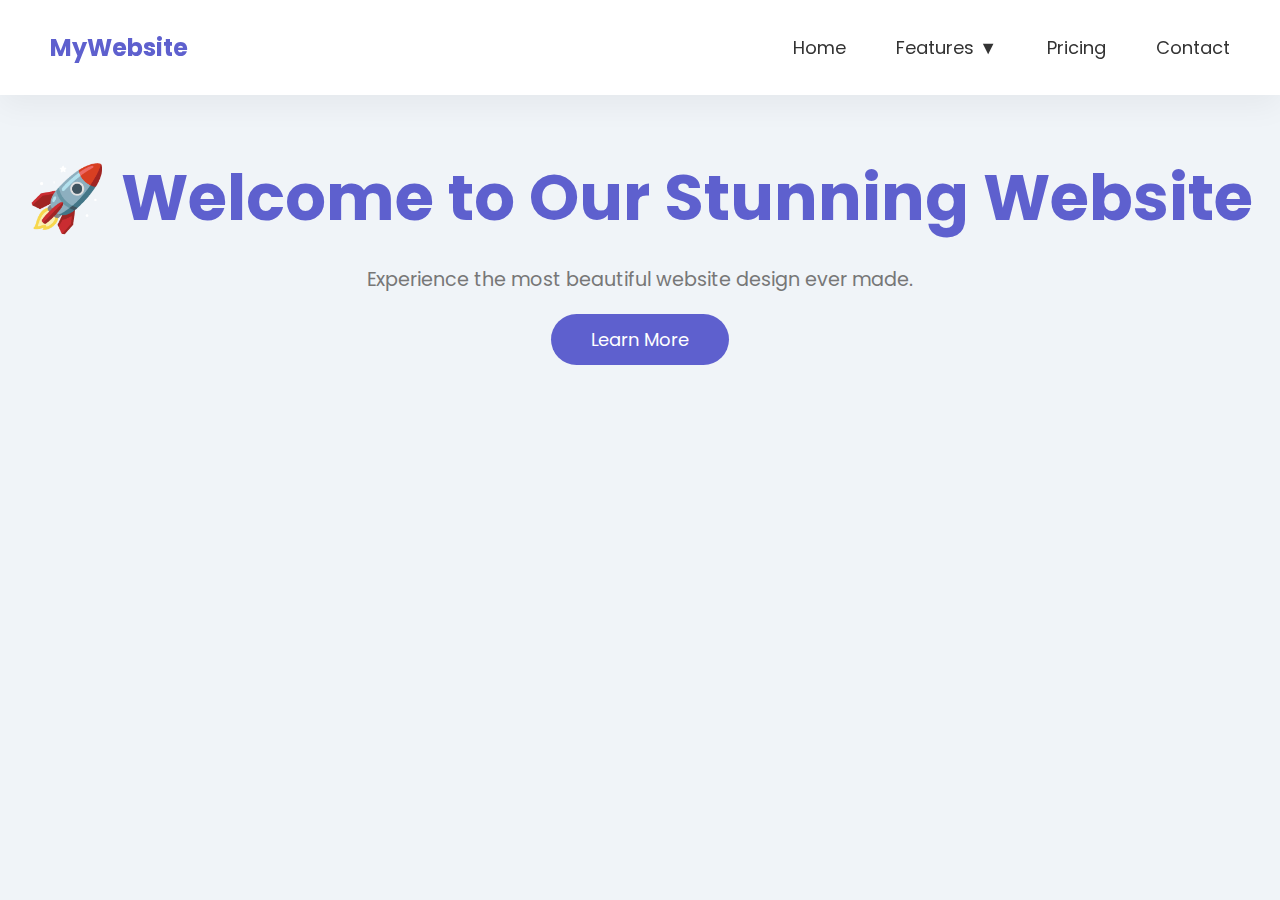
==== index.html @ 4e50719c "files" ====
<!DOCTYPE html>
<html lang="en">
<head>
  <meta charset="UTF-8">
  <meta name="viewport" content="width=device-width, initial-scale=1.0">
  <title>Intro Section with Dropdown</title>
  <link href="https://fonts.googleapis.com/css2?family=Poppins:wght@300;400;600;700&display=swap" rel="stylesheet">
  
  <link rel="stylesheet" href="style.css">
</head>
<body>

<header>
  <div class="navbar">
    <div class="logo">MyWebsite</div>
    <nav>
      <ul class="nav-links">
        <li><a href="#">Home</a></li>
        <li class="dropdown">
          <a href="#">Features ▼</a>
          <ul class="dropdown-menu">
            <li><span>🚀</span> <a href="#">Feature 1</a></li>
            <li><span>🎨</span> <a href="#">Feature 2</a></li>
            <li><span>💻</span> <a href="#">Feature 3</a></li>
          </ul>
        </li>
        <li><a href="#">Pricing</a></li>
        <li><a href="#">Contact</a></li>
      </ul>
    </nav>
  </div>
</header>

<section class="intro">
  <h1>🚀 Welcome to Our Stunning Website</h1>
  <p>Experience the most beautiful website design ever made.</p>
  <button class="btn">Learn More</button>
</section>

<script src="script.js"></script>
</body>
</html>
---- style.css ----
* {
    margin: 0;
    padding: 0;
    box-sizing: border-box;
    font-family: 'Poppins', sans-serif;
  }
  
  /* body bg */
  body {
    background-color: #f0f4f8;
  }
  
  /* navbar */
  header {
    background-color: #fff;
    padding: 20px 50px;
    box-shadow: 0 10px 30px rgba(0, 0, 0, 0.05);
    position: fixed;
    width: 100%;
    top: 0;
    z-index: 1000;
  }
  
  /* navbar content */
  .navbar {
    display: flex;
    justify-content: space-between;
    align-items: center;
    padding: 10px 0;
  }
  
  /* logo */
  .logo {
    font-size: 24px;
    font-weight: bold;
    color: #5e60ce;
  }
  
  /* navigation links */
  .nav-links {
    list-style: none;
    display: flex;
    gap: 50px;
  }
  
  .nav-links a {
    text-decoration: none;
    color: #333;
    font-size: 18px;
    transition: all 0.3s ease;
  }
  
  .nav-links a:hover {
    color: #5e60ce;
  }
  
  /* dropdown menu */
  .dropdown {
    position: relative;
  }
  
  /* dropdown menu style */
  .dropdown-menu {
    display: none;
    position: absolute;
    background-color: #fff;
    box-shadow: 0 10px 30px rgba(0, 0, 0, 0.1);
    border-radius: 5px;
    overflow: hidden;
    transform: translateY(10px);
    transition: all 0.3s ease;
    min-width: 200px;
    padding: 10px 0;
  }
  
  /* dropdown item */
  .dropdown-menu li {
    padding: 12px 20px;
    display: flex;
    align-items: center;
    gap: 10px;
  }
  
  .dropdown-menu li span {
    font-size: 20px;
  }
  
  /* dropdown menu link */
  .dropdown-menu li a {
    text-decoration: none;
    color: #333;
    font-size: 16px;
  }
  
  /* hover effect */
  .dropdown-menu li:hover {
    background-color: #f8f8f8;
  }
  
  /* dropdown effect*/
  .dropdown:hover .dropdown-menu {
    display: block;
    transform: translateY(0);
    opacity: 1;
  }
  
  /* intro */
  .intro {
    text-align: center;
    margin-top: 150px;
  }
  
  .intro h1 {
    font-size: 4rem;
    color: #5e60ce;
    animation: fadeInDown 1.5s ease;
  }
  
  .intro p {
    font-size: 1.2rem;
    color: #777;
    margin: 20px 0;
  }
  
  /* button */
  .btn {
    padding: 12px 40px;
    background-color: #5e60ce;
    color: white;
    border: none;
    border-radius: 30px;
    cursor: pointer;
    font-size: 18px;
    transition: all 0.3s ease;
  }
  
  .btn:hover {
    background-color: #7a7bff;
    transform: scale(1.05);
    box-shadow: 0 15px 30px rgba(94, 96, 206, 0.2);
  }
  
  /* animation */
  html {
    scroll-behavior: smooth;
  }
  @keyframes fadeInDown {
    0% { transform: translateY(-50px); opacity: 0; }
    100% { transform: translateY(0); opacity: 1; }
  }
  
  @keyframes fadeInUp {
    0% { transform: translateY(50px); opacity: 0; }
    100% { transform: translateY(0); opacity: 1; }
  }
  
  /* Smooth Scroll Effect */
  html {
    scroll-behavior: smooth;
  }
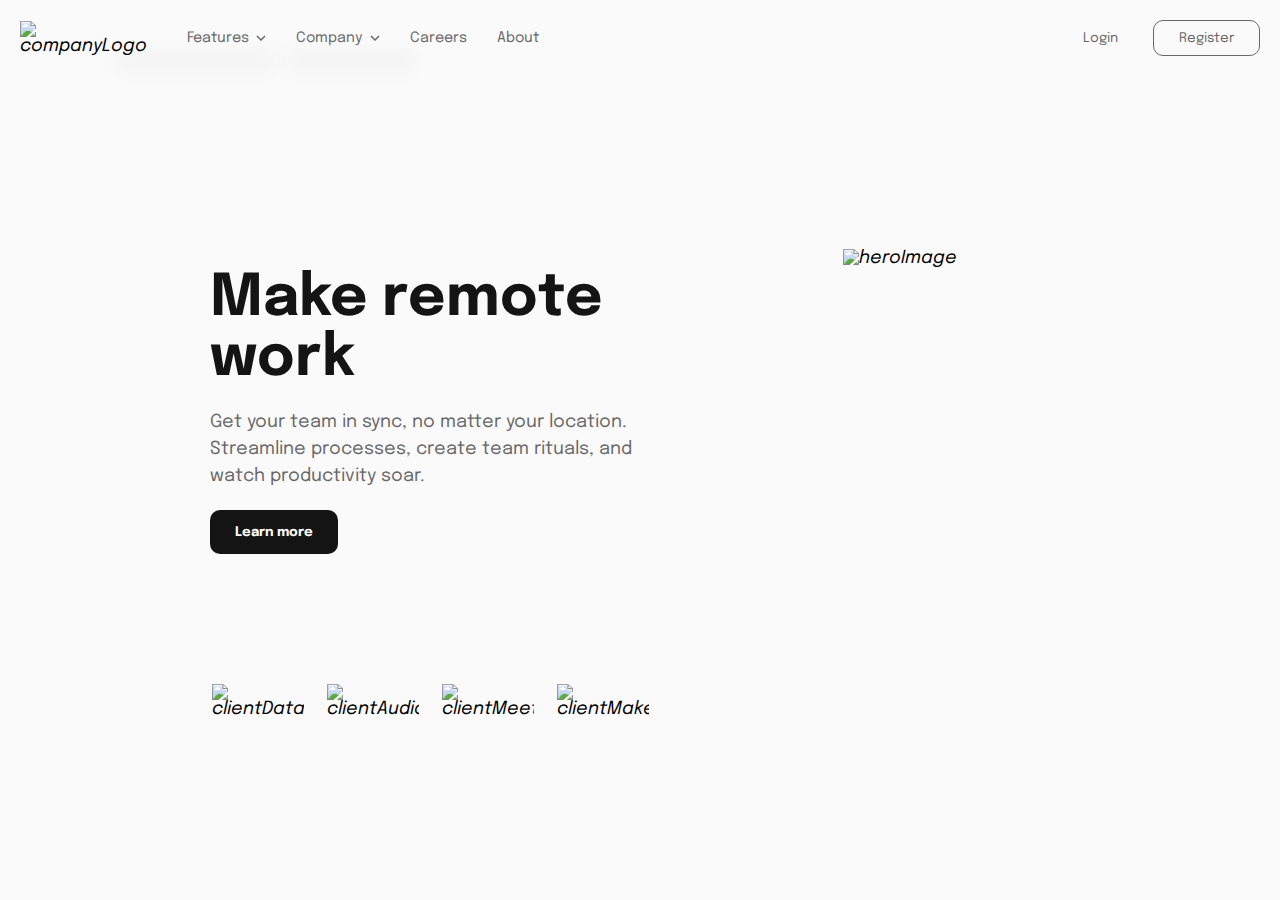
==== commit 3a74f8d2: "files update" ====
--- a/index.html
+++ b/index.html
@@ -1,42 +1,197 @@
 <!DOCTYPE html>
 <html lang="en">
-<head>
-  <meta charset="UTF-8">
-  <meta name="viewport" content="width=device-width, initial-scale=1.0">
-  <title>Intro Section with Dropdown</title>
-  <link href="https://fonts.googleapis.com/css2?family=Poppins:wght@300;400;600;700&display=swap" rel="stylesheet">
-  
-  <link rel="stylesheet" href="style.css">
-</head>
-<body>
+  <head>
+    <meta charset="UTF-8" />
+    <meta name="viewport" content="width=device-width, initial-scale=1.0" />
+    <!-- displays site properly based on user's device -->
 
-<header>
-  <div class="navbar">
-    <div class="logo">MyWebsite</div>
-    <nav>
-      <ul class="nav-links">
-        <li><a href="#">Home</a></li>
-        <li class="dropdown">
-          <a href="#">Features ▼</a>
-          <ul class="dropdown-menu">
-            <li><span>🚀</span> <a href="#">Feature 1</a></li>
-            <li><span>🎨</span> <a href="#">Feature 2</a></li>
-            <li><span>💻</span> <a href="#">Feature 3</a></li>
-          </ul>
-        </li>
-        <li><a href="#">Pricing</a></li>
-        <li><a href="#">Contact</a></li>
-      </ul>
-    </nav>
-  </div>
-</header>
+    <link
+      rel="icon"
+      type="image/png"
+      sizes="32x32"
+      href="./images/favicon-32x32.png"
+    />
+    <link rel="stylesheet" href="style.css" />
 
-<section class="intro">
-  <h1>🚀 Welcome to Our Stunning Website</h1>
-  <p>Experience the most beautiful website design ever made.</p>
-  <button class="btn">Learn More</button>
-</section>
+    <title>Frontend Mentor | Intro section with dropdown navigation</title>
+  </head>
+  <body>
+    <main class="main">
+      <section class="content">
+        <header>
+          <nav>
+            <img src="./images/logo.svg" alt="companyLogo" />
+            <img
+              src="./images/icon-menu.svg"
+              alt="menuButton"
+              class="menuBtn"
+            />
 
-<script src="script.js"></script>
-</body>
-</html>
+            <div class="navItems">
+              <ul>
+                <li>
+                  <span class="featuresDrop">Features</span>
+                  <svg
+                    class="arrow"
+                    width="10"
+                    height="6"
+                    xmlns="http://www.w3.org/2000/svg"
+                  >
+                    <path
+                      stroke="#686868"
+                      stroke-width="1.5"
+                      fill="none"
+                      d="m1 1 4 4 4-4"
+                    />
+                  </svg>
+                  <ul class="features hidden">
+                    <li>
+                      <img src="./images/icon-todo.svg" alt="" /><span
+                        >Todo List</span
+                      >
+                    </li>
+                    <li>
+                      <img src="./images/icon-calendar.svg" alt="" /><span
+                        >Calnedar</span
+                      >
+                    </li>
+                    <li>
+                      <img src="./images/icon-reminders.svg" alt="" /><span
+                        >Reminder</span
+                      >
+                    </li>
+                    <li>
+                      <img src="./images/icon-planning.svg" alt="" /><span
+                        >Planning</span
+                      >
+                    </li>
+                  </ul>
+                </li>
+                <li>
+                  <span class="companyDrop">Company</span>
+                  <svg
+                    class="arrow"
+                    width="10"
+                    height="6"
+                    xmlns="http://www.w3.org/2000/svg"
+                  >
+                    <path
+                      stroke="#686868"
+                      stroke-width="1.5"
+                      fill="none"
+                      d="m1 1 4 4 4-4"
+                    />
+                  </svg>
+                  <ul class="company hidden">
+                    <li>History</li>
+                    <li>Our Team</li>
+                    <li>Blog</li>
+                  </ul>
+                </li>
+                <li>Careers</li>
+                <li>About</li>
+              </ul>
+
+              <div class="navBtn">
+                <button>Login</button>
+                <button>Register</button>
+              </div>
+            </div>
+
+            <div class="overlay"></div>
+            <section class="menuBar">
+              <img
+                src="./images/icon-close-menu.svg"
+                alt="menuCloseButton"
+                class="menuCloseBtn"
+              />
+
+              <ul class="menubar_options">
+                <li class="menubar_options_features">
+                  <div>
+                    <span>Features</span>
+                    <img src="./images/icon-arrow-down.svg" alt="arrowDown" />
+                  </div>
+
+                  <ul class="menubar_features hidden_menubar">
+                    <li>
+                      <img src="./images/icon-todo.svg" alt="" /><span
+                        >Todo List</span
+                      >
+                    </li>
+                    <li>
+                      <img src="./images/icon-calendar.svg" alt="" /><span
+                        >Calnedar</span
+                      >
+                    </li>
+                    <li>
+                      <img src="./images/icon-reminders.svg" alt="" /><span
+                        >Reminder</span
+                      >
+                    </li>
+                    <li>
+                      <img src="./images/icon-planning.svg" alt="" /><span
+                        >Planning</span
+                      >
+                    </li>
+                  </ul>
+                </li>
+                <li class="menubar_options_company">
+                  <div>
+                    <span>Company</span>
+                    <img src="./images/icon-arrow-down.svg" alt="arrowDown" />
+                  </div>
+                  <ul class="menubar_features hidden_menubar">
+                    <li>History</li>
+                    <li>Our Team</li>
+                    <li>Blog</li>
+                  </ul>
+                </li>
+                <li>Careers</li>
+                <li>About</li>
+              </ul>
+
+              <div class="menuButtons">
+                <button>Login</button>
+                <button>Register</button>
+              </div>
+            </section>
+          </nav>
+        </header>
+
+        <section class="hero">
+          <picture class="heroImage">
+            <source
+              srcset="./images/image-hero-desktop.png"
+              media="(min-width: 850px)"
+            />
+            <img src="./images/image-hero-mobile.png" alt="heroImage" />
+          </picture>
+
+          <section class="heroText">
+            <div class="text">
+              <h1>Make remote work</h1>
+              <p>
+                Get your team in sync, no matter your location. Streamline
+                processes, create team rituals, and watch productivity soar.
+              </p>
+              <button>Learn more</button>
+            </div>
+
+            <div class="clients">
+              <img src="./images/client-databiz.svg" alt="clientDatabiz" />
+              <img
+                src="./images/client-audiophile.svg"
+                alt="clientAudiophile"
+              />
+              <img src="./images/client-meet.svg" alt="clientMeet" />
+              <img src="./images/client-maker.svg" alt="clientMaker" />
+            </div>
+          </section>
+        </section>
+      </section>
+    </main>
+
+    <script src="./script.js"></script>
+  </body>
+</html>--- a/style.css
+++ b/style.css
@@ -1,161 +1,445 @@
-
-* {
-    margin: 0;
-    padding: 0;
-    box-sizing: border-box;
-    font-family: 'Poppins', sans-serif;
-  }
-  
-  /* body bg */
-  body {
-    background-color: #f0f4f8;
-  }
-  
-  /* navbar */
-  header {
-    background-color: #fff;
-    padding: 20px 50px;
-    box-shadow: 0 10px 30px rgba(0, 0, 0, 0.05);
-    position: fixed;
-    width: 100%;
-    top: 0;
-    z-index: 1000;
-  }
-  
-  /* navbar content */
-  .navbar {
+@import url("https://fonts.googleapis.com/css2?family=Epilogue:ital,wght@0,100..900;1,100..900&display=swap");
+
+:root {
+  --Almost-White: hsl(0, 0%, 98%);
+  --Medium-Gray: hsl(0, 0%, 41%);
+  --Almost-Black: hsl(0, 0%, 8%);
+}
+
+html {
+  font-size: 18px;
+  font-family: "Epilogue", sans-serif;
+
+  box-sizing: border-box;
+}
+
+*,
+*::after,
+*::before {
+  margin: 0px;
+  padding: 0px;
+
+  font-family: inherit;
+  box-sizing: inherit;
+}
+
+img {
+  max-width: 100%;
+  height: auto;
+  vertical-align: middle;
+  shape-margin: 1rem;
+  font-style: italic;
+  background-size: cover;
+  background-repeat: no-repeat;
+}
+
+section,
+div,
+header,
+nav {
+  width: 100%;
+}
+
+.hidden {
+  height: 0 !important;
+  overflow: hidden !important;
+  padding: 0 !important;
+  transition: height 0.2s ease !important;
+}
+
+.hidden_menubar{
+  display: none !important;
+  margin-top: 0px !important;
+}
+
+.active {
+  color: var(--Almost-Black);
+  font-weight: 700;
+}
+
+.main {
+  display: flex;
+  align-items: start;
+  justify-content: start;
+  min-height: 100svh;
+  background-color: var(--Almost-White);
+}
+
+.content {
+  display: flex;
+  flex-direction: column;
+  align-items: center;
+  justify-content: start;
+}
+
+.content header nav {
+  display: flex;
+  align-items: center;
+  justify-content: space-between;
+  padding: 20px;
+}
+
+header nav .navItems {
+  display: none;
+}
+
+header nav .overlay {
+  position: fixed;
+  right: -100%;
+  top: 0px;
+  min-width: 100%;
+  min-height: 100svh;
+  background-color: var(--Almost-Black);
+  opacity: 0.5;
+  z-index: 999;
+}
+
+header nav .menuBar {
+  display: flex;
+  flex-direction: column;
+  position: fixed;
+  top: 0px;
+  right: -100%;
+  z-index: 1000;
+  width: 250px;
+  height: 100svh;
+  padding: 20px;
+  gap: 20px;
+  background-color: var(--Almost-White);
+}
+
+.menuBar > img {
+  align-self: flex-end;
+}
+
+.menuBar ul {
+  list-style: none;
+  display: flex;
+  flex-direction: column;
+  align-items: start;
+  justify-content: start;
+  gap: 30px;
+}
+
+.menuBar .menubar_options > li {
+  display: flex;
+  flex-direction: column;
+  align-items: center;
+  justify-content: start;
+  gap: 10px;
+}
+.menuBar ul li div {
+  display: flex;
+  align-items: center;
+  justify-content: start;
+  gap: 10px;
+}
+
+.menuBar .menubar_features {
+  padding-left: 40px;
+  margin-top: 10px;
+}
+
+.menuBar .menubar_features > li {
+  display: flex;
+  align-items: center;
+  justify-content: start;
+  gap: 20px;
+}
+
+.menuBar .menuButtons {
+  display: flex;
+  flex-direction: column;
+  align-items: start;
+  justify-content: start;
+  gap: 10px;
+}
+
+.menuButtons button {
+  width: 100%;
+  padding: 15px;
+  font-size: 1rem;
+  border-radius: 10px;
+  border: 1px solid var(--Medium-Gray);
+  color: var(--Medium-Gray);
+  background-color: transparent;
+}
+
+.menuBar button:first-child {
+  border: none;
+  background-color: transparent;
+}
+
+.content .hero {
+  display: flex;
+  flex-direction: column;
+  justify-content: start;
+  align-items: center;
+  gap: 10px;
+  padding: 10px 0px;
+  max-width: 500px;
+}
+
+.hero .heroImage {
+  display: flex;
+  align-items: center;
+  justify-content: center;
+  width: 100%;
+}
+
+.hero .heroText {
+  display: flex;
+  flex-direction: column;
+  align-items: center;
+  justify-content: start;
+  gap: 20px;
+}
+
+.heroText .text {
+  display: flex;
+  flex-direction: column;
+  align-items: center;
+  justify-content: start;
+  text-align: center;
+  gap: 20px;
+  padding: 20px;
+}
+
+.text h1 {
+  color: var(--Almost-Black);
+  font-size: 2rem;
+}
+
+.text p {
+  color: var(--Medium-Gray);
+  line-height: 1.5rem;
+}
+
+.text button {
+  background-color: var(--Almost-Black);
+  color: var(--Almost-White);
+  padding: 15px 25px;
+  border: none;
+  border-radius: 10px;
+  font-weight: 700;
+}
+
+.text button:hover {
+  cursor: pointer;
+  color: var(--Almost-Black);
+  border: 1px solid var(--Almost-Black);
+  background-color: transparent;
+}
+
+.heroText .clients {
+  display: flex;
+  align-items: center;
+  justify-content: space-around;
+  padding: 10px;
+}
+
+.clients img {
+  width: 20%;
+}
+
+@media screen and (min-width: 850px) {
+  .main {
+    align-items: stretch;
+    justify-content: center;
+  }
+
+  nav {
+    gap: 40px;
+  }
+
+  nav .menuBtn,
+  nav .overlay,
+  nav .menuBar {
+    display: none;
+  }
+
+  header nav .navItems {
     display: flex;
+    align-items: center;
     justify-content: space-between;
-    align-items: center;
-    padding: 10px 0;
-  }
-  
-  /* logo */
-  .logo {
-    font-size: 24px;
-    font-weight: bold;
-    color: #5e60ce;
-  }
-  
-  /* navigation links */
-  .nav-links {
+  }
+
+  .navItems ul {
+    font-size: 0.8rem;
+    color: var(--Medium-Gray);
     list-style: none;
     display: flex;
-    gap: 50px;
-  }
-  
-  .nav-links a {
-    text-decoration: none;
-    color: #333;
-    font-size: 18px;
-    transition: all 0.3s ease;
-  }
-  
-  .nav-links a:hover {
-    color: #5e60ce;
-  }
-  
-  /* dropdown menu */
-  .dropdown {
-    position: relative;
-  }
-  
-  /* dropdown menu style */
-  .dropdown-menu {
-    display: none;
-    position: absolute;
-    background-color: #fff;
-    box-shadow: 0 10px 30px rgba(0, 0, 0, 0.1);
-    border-radius: 5px;
-    overflow: hidden;
-    transform: translateY(10px);
-    transition: all 0.3s ease;
-    min-width: 200px;
-    padding: 10px 0;
-  }
-  
-  /* dropdown item */
-  .dropdown-menu li {
-    padding: 12px 20px;
+    align-items: center;
+    justify-content: start;
+    gap: 30px;
+    flex: 1 1 90%;
+  }
+
+  .navItems ul li {
     display: flex;
     align-items: center;
+    justify-content: start;
+    gap: 7px;
+    position: relative;
+  }
+
+  .navItems ul li ul {
+    position: absolute;
+    display: flex;
+    flex-direction: column;
+    align-items: center;
+    justify-content: center;
+    font-weight: 400 !important;
+  }
+
+  .navItems ul li .features {
+    top: 30px;
+    right: 0px;
+    width: 140px;
+    height: 195px;
+    border-radius: 10px;
+    background-color: #fff;
+    transition: height 0.2s ease;
+    -webkit-box-shadow: 0px 0px 20px 10px rgba(0, 0, 0, 0.03);
+    -moz-box-shadow: 0px 0px 20px 10px rgba(0, 0, 0, 0.03);
+    box-shadow: 0px 0px 20px 10px rgba(0, 0, 0, 0.03);
+  }
+
+  .navItems ul li .features span {
+    margin-left: 10px;
+  }
+
+  .navItems ul li .company {
+    top: 30px;
+    left: 0px;
+    background-color: #fff;
+    width: 110px;
+    height: 140px;
+    border-radius: 10px;
+    transition: height 0.2s ease;
+    -webkit-box-shadow: 0px 0px 20px 10px rgba(0, 0, 0, 0.03);
+    -moz-box-shadow: 0px 0px 20px 10px rgba(0, 0, 0, 0.03);
+    box-shadow: 0px 0px 20px 10px rgba(0, 0, 0, 0.03);
+  }
+
+  .navItems ul li .company li {
+    width: 100%;
+    padding-inline-start: 20px;
+  }
+
+  .navItems > ul li:hover {
+    cursor: pointer;
+    font-weight: 700;
+    color: var(--Almost-Black);
+  }
+
+  .navItems .navBtn {
+    display: flex;
+    align-items: center;
+    justify-content: start;
+    flex: 1 1 10%;
     gap: 10px;
   }
-  
-  .dropdown-menu li span {
-    font-size: 20px;
-  }
-  
-  /* dropdown menu link */
-  .dropdown-menu li a {
-    text-decoration: none;
-    color: #333;
-    font-size: 16px;
-  }
-  
-  /* hover effect */
-  .dropdown-menu li:hover {
-    background-color: #f8f8f8;
-  }
-  
-  /* dropdown effect*/
-  .dropdown:hover .dropdown-menu {
-    display: block;
-    transform: translateY(0);
-    opacity: 1;
-  }
-  
-  /* intro */
-  .intro {
-    text-align: center;
-    margin-top: 150px;
-  }
-  
-  .intro h1 {
-    font-size: 4rem;
-    color: #5e60ce;
-    animation: fadeInDown 1.5s ease;
-  }
-  
-  .intro p {
-    font-size: 1.2rem;
-    color: #777;
-    margin: 20px 0;
-  }
-  
-  /* button */
-  .btn {
-    padding: 12px 40px;
-    background-color: #5e60ce;
-    color: white;
+
+  .navBtn button {
+    padding: 10px 25px;
     border: none;
-    border-radius: 30px;
+    color: var(--Medium-Gray);
+    background-color: transparent;
+  }
+
+  .navBtn button:nth-child(2) {
+    border-radius: 10px;
+    border: 1px solid var(--Medium-Gray);
+  }
+
+  .navBtn button:hover {
     cursor: pointer;
-    font-size: 18px;
-    transition: all 0.3s ease;
-  }
-  
-  .btn:hover {
-    background-color: #7a7bff;
-    transform: scale(1.05);
-    box-shadow: 0 15px 30px rgba(94, 96, 206, 0.2);
-  }
-  
-  /* animation */
-  html {
-    scroll-behavior: smooth;
-  }
-  @keyframes fadeInDown {
-    0% { transform: translateY(-50px); opacity: 0; }
-    100% { transform: translateY(0); opacity: 1; }
-  }
-  
-  @keyframes fadeInUp {
-    0% { transform: translateY(50px); opacity: 0; }
-    100% { transform: translateY(0); opacity: 1; }
-  }
-  
-  /* Smooth Scroll Effect */
-  html {
-    scroll-behavior: smooth;
-  }+    font-weight: 700;
+    color: var(--Almost-Black);
+  }
+
+  .navBtn button:nth-child(2):hover {
+    border: 1px solid var(--Almost-Black);
+  }
+
+  .content {
+    flex-direction: row;
+    flex-wrap: wrap;
+    justify-content: center;
+    align-items: start;
+    min-height: 100%;
+    max-width: 1400px;
+  }
+  .content .hero {
+    flex-direction: row-reverse;
+    align-items: end;
+    padding: 20px;
+    gap: 40px;
+    max-width: 940px;
+    height: fit-content;
+  }
+
+  .hero .heroImage,
+  .heroImage img {
+    align-self: stretch;
+  }
+
+  .hero .heroText {
+    justify-content: center;
+    gap: 100px;
+  }
+
+  .heroText .text {
+    align-items: start;
+    text-align: left;
+  }
+
+  .text h1 {
+    font-size: 3.2rem;
+  }
+}
+
+@keyframes slideIn {
+  from {
+    right: -100%;
+  }
+  to {
+    right: 0%;
+  }
+}
+
+@keyframes slideOut {
+  from {
+    right: 0%;
+  }
+  to {
+    right: -100%;
+  }
+}
+
+@keyframes rotateStart {
+  from {
+    rotate: 0deg;
+  }
+  to {
+    rotate: 180deg;
+  }
+}
+
+@keyframes rotateStop {
+  from {
+    rotate: 180deg;
+  }
+  to {
+    rotate: 0deg;
+  }
+}
+
+.slideIn {
+  animation: slideIn 0.3s 0.3s ease forwards;
+}
+
+.slideOut {
+  animation: slideOut 0.3s 0.3s ease forwards;
+}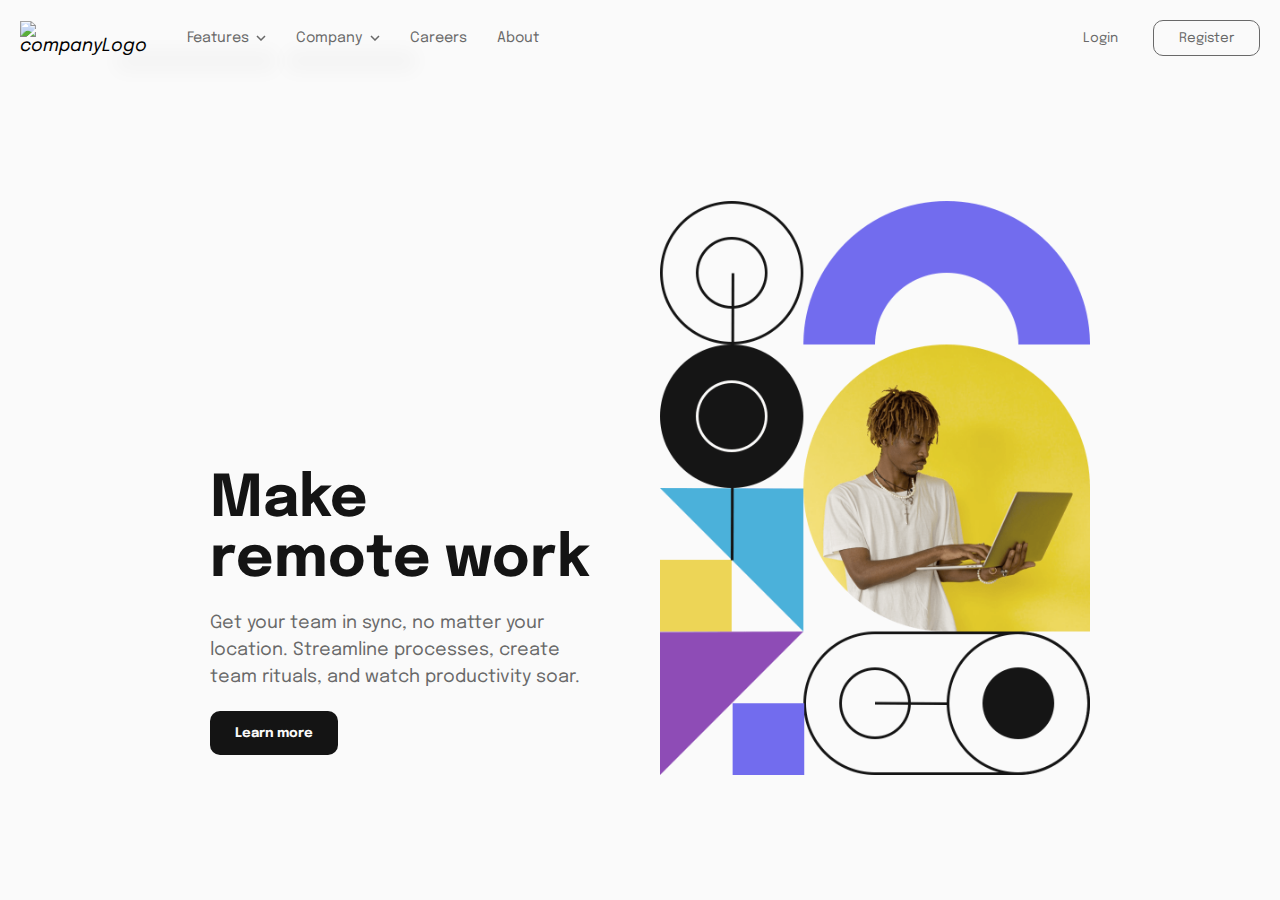
==== commit ffc31b5b: "images" ====
--- a/index.html
+++ b/index.html
@@ -9,7 +9,7 @@
       rel="icon"
       type="image/png"
       sizes="32x32"
-      href="./images/favicon-32x32.png"
+      href="C:\Users\HP\Downloads\mtm6404-frontend-mentor-MallikaKapoor041130241\images\logo.png"
     />
     <link rel="stylesheet" href="style.css" />
 
@@ -20,9 +20,9 @@
       <section class="content">
         <header>
           <nav>
-            <img src="./images/logo.svg" alt="companyLogo" />
+            <img src="C:\Users\HP\Downloads\mtm6404-frontend-mentor-MallikaKapoor041130241\images\logo.svg" alt="companyLogo" />
             <img
-              src="./images/icon-menu.svg"
+              src="C:\Users\HP\Downloads\mtm6404-frontend-mentor-MallikaKapoor041130241\images\logo.svg"
               alt="menuButton"
               class="menuBtn"
             />
@@ -52,7 +52,7 @@
                     </li>
                     <li>
                       <img src="./images/icon-calendar.svg" alt="" /><span
-                        >Calnedar</span
+                        >Calendar</span
                       >
                     </li>
                     <li>
@@ -177,16 +177,6 @@
               </p>
               <button>Learn more</button>
             </div>
-
-            <div class="clients">
-              <img src="./images/client-databiz.svg" alt="clientDatabiz" />
-              <img
-                src="./images/client-audiophile.svg"
-                alt="clientAudiophile"
-              />
-              <img src="./images/client-meet.svg" alt="clientMeet" />
-              <img src="./images/client-maker.svg" alt="clientMaker" />
-            </div>
           </section>
         </section>
       </section>
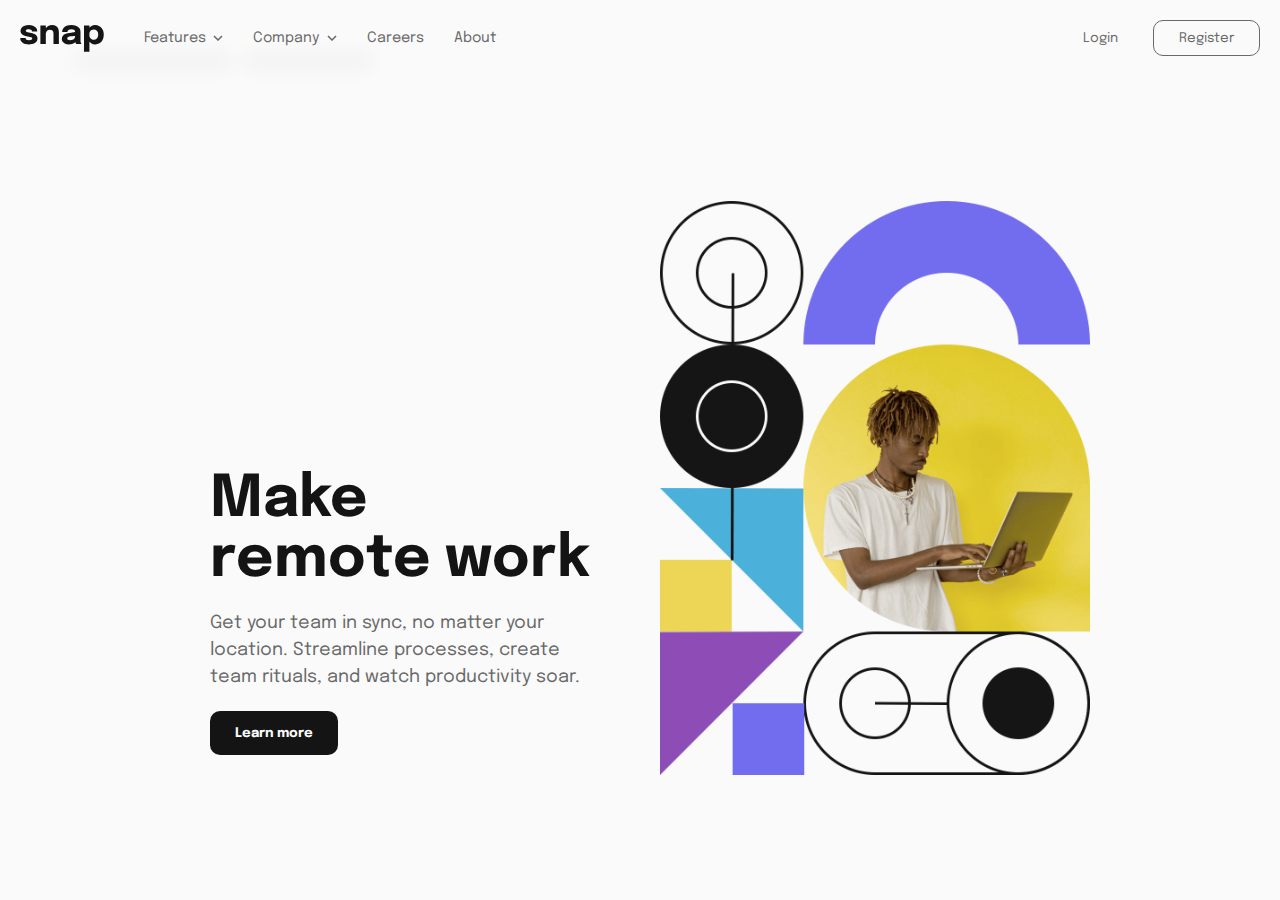
==== commit cd5e965f: "images" ====
--- a/index.html
+++ b/index.html
@@ -3,13 +3,12 @@
   <head>
     <meta charset="UTF-8" />
     <meta name="viewport" content="width=device-width, initial-scale=1.0" />
-    <!-- displays site properly based on user's device -->
 
     <link
       rel="icon"
       type="image/png"
       sizes="32x32"
-      href="C:\Users\HP\Downloads\mtm6404-frontend-mentor-MallikaKapoor041130241\images\logo.png"
+      href="./images/logo.svg"
     />
     <link rel="stylesheet" href="style.css" />
 
@@ -20,9 +19,9 @@
       <section class="content">
         <header>
           <nav>
-            <img src="C:\Users\HP\Downloads\mtm6404-frontend-mentor-MallikaKapoor041130241\images\logo.svg" alt="companyLogo" />
+            <img src="./images/logo.svg" alt="companyLogo" />
             <img
-              src="C:\Users\HP\Downloads\mtm6404-frontend-mentor-MallikaKapoor041130241\images\logo.svg"
+              src= "./images/icon-menu.svg"
               alt="menuButton"
               class="menuBtn"
             />
